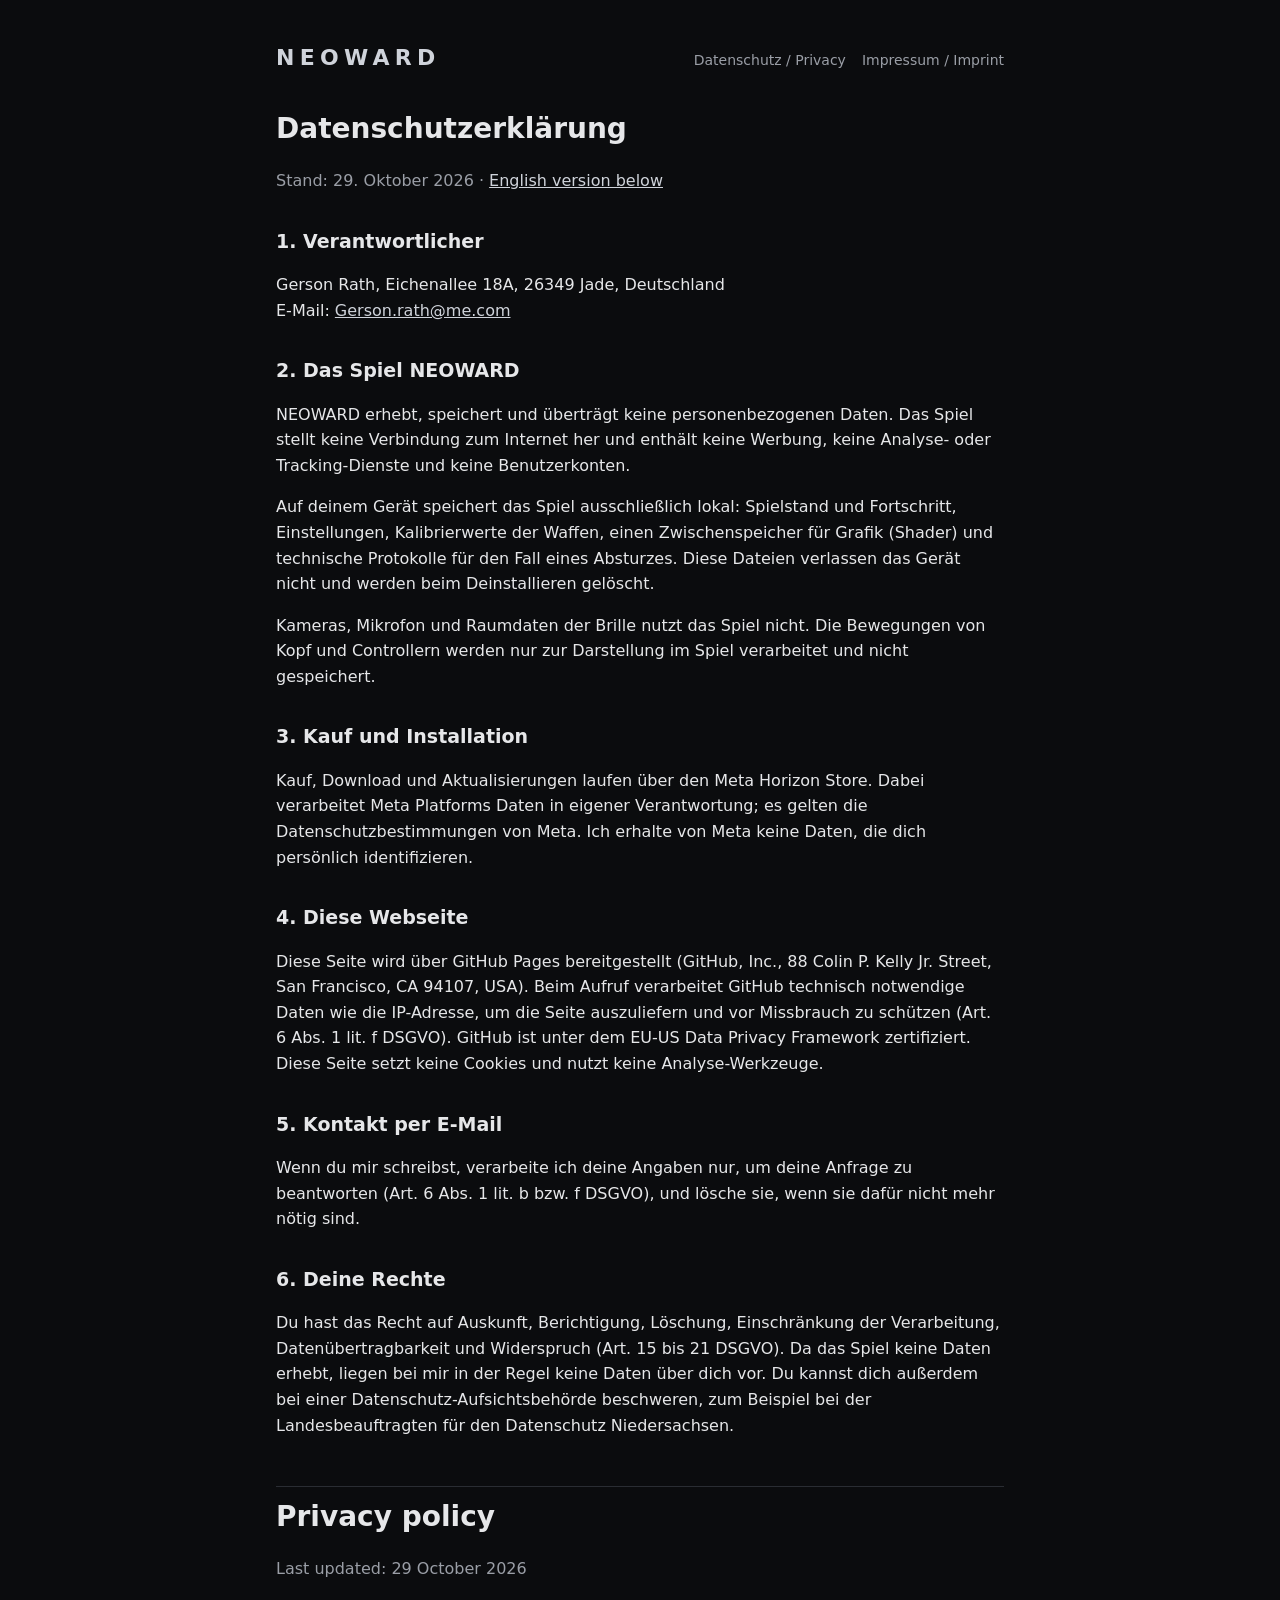
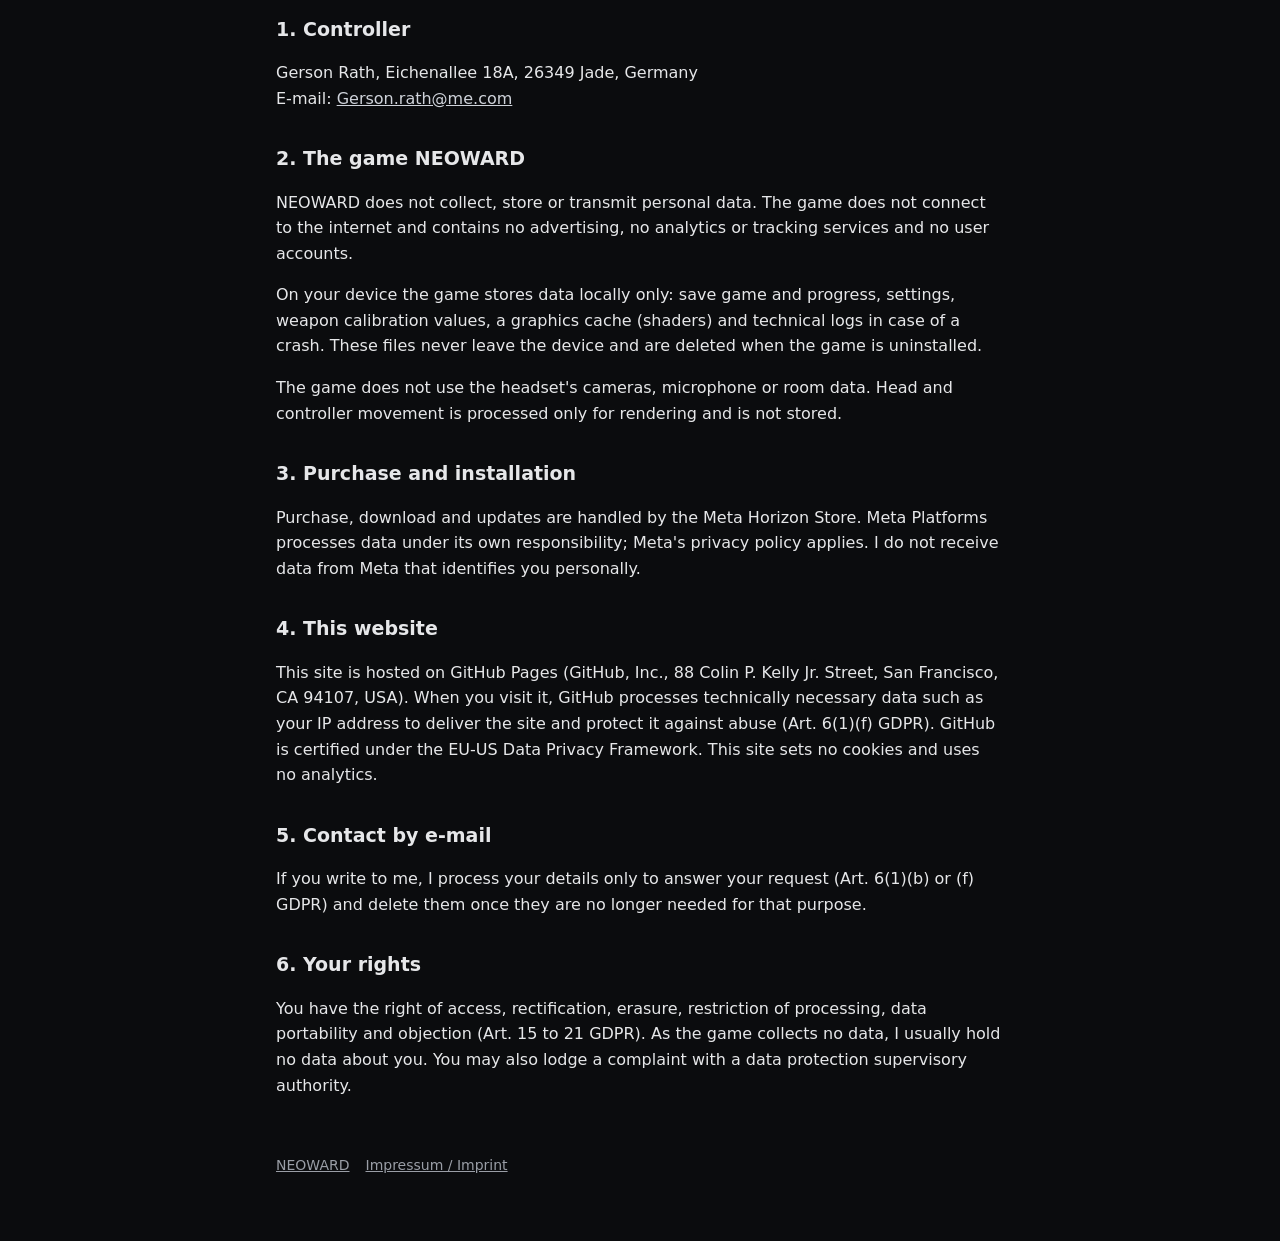
==== datenschutz.html @ 11d83d1f "Webseite von NEOWARD: Startseite, Datenschutz, Impressum Co-Authored-By: Claude Opus 5.5 <noreply@an" ====
<!doctype html>
<html lang="de">
<head>
<meta charset="utf-8">
<meta name="viewport" content="width=device-width, initial-scale=1">
<title>Datenschutz – NEOWARD</title>
<link rel="stylesheet" href="style.css">
</head>
<body>
<main>
<header><a class="logo" href="index.html">NEOWARD</a>
<nav><a href="datenschutz.html">Datenschutz / Privacy</a><a href="impressum.html">Impressum / Imprint</a></nav></header>

<h1>Datenschutzerklärung</h1>
<p class="muted">Stand: 29. Oktober 2026 · <a href="#en">English version below</a></p>

<h2>1. Verantwortlicher</h2>
<p>Gerson Rath, Eichenallee 18A, 26349 Jade, Deutschland<br>
E-Mail: <a href="mailto:Gerson.rath@me.com">Gerson.rath@me.com</a></p>

<h2>2. Das Spiel NEOWARD</h2>
<p>NEOWARD erhebt, speichert und überträgt keine personenbezogenen Daten. Das Spiel stellt keine Verbindung zum
Internet her und enthält keine Werbung, keine Analyse- oder Tracking-Dienste und keine Benutzerkonten.</p>
<p>Auf deinem Gerät speichert das Spiel ausschließlich lokal: Spielstand und Fortschritt, Einstellungen,
Kalibrierwerte der Waffen, einen Zwischenspeicher für Grafik (Shader) und technische Protokolle für den Fall eines
Absturzes. Diese Dateien verlassen das Gerät nicht und werden beim Deinstallieren gelöscht.</p>
<p>Kameras, Mikrofon und Raumdaten der Brille nutzt das Spiel nicht. Die Bewegungen von Kopf und Controllern werden
nur zur Darstellung im Spiel verarbeitet und nicht gespeichert.</p>

<h2>3. Kauf und Installation</h2>
<p>Kauf, Download und Aktualisierungen laufen über den Meta Horizon Store. Dabei verarbeitet Meta Platforms Daten in
eigener Verantwortung; es gelten die Datenschutzbestimmungen von Meta. Ich erhalte von Meta keine Daten, die dich
persönlich identifizieren.</p>

<h2>4. Diese Webseite</h2>
<p>Diese Seite wird über GitHub Pages bereitgestellt (GitHub, Inc., 88 Colin P. Kelly Jr. Street, San Francisco,
CA 94107, USA). Beim Aufruf verarbeitet GitHub technisch notwendige Daten wie die IP-Adresse, um die Seite
auszuliefern und vor Missbrauch zu schützen (Art. 6 Abs. 1 lit. f DSGVO). GitHub ist unter dem EU-US Data Privacy
Framework zertifiziert. Diese Seite setzt keine Cookies und nutzt keine Analyse-Werkzeuge.</p>

<h2>5. Kontakt per E-Mail</h2>
<p>Wenn du mir schreibst, verarbeite ich deine Angaben nur, um deine Anfrage zu beantworten (Art. 6 Abs. 1 lit. b
bzw. f DSGVO), und lösche sie, wenn sie dafür nicht mehr nötig sind.</p>

<h2>6. Deine Rechte</h2>
<p>Du hast das Recht auf Auskunft, Berichtigung, Löschung, Einschränkung der Verarbeitung, Datenübertragbarkeit und
Widerspruch (Art. 15 bis 21 DSGVO). Da das Spiel keine Daten erhebt, liegen bei mir in der Regel keine Daten über
dich vor. Du kannst dich außerdem bei einer Datenschutz-Aufsichtsbehörde beschweren, zum Beispiel bei der
Landesbeauftragten für den Datenschutz Niedersachsen.</p>

<section class="lang" id="en" lang="en">
<h1>Privacy policy</h1>
<p class="muted">Last updated: 29 October 2026</p>

<h2>1. Controller</h2>
<p>Gerson Rath, Eichenallee 18A, 26349 Jade, Germany<br>
E-mail: <a href="mailto:Gerson.rath@me.com">Gerson.rath@me.com</a></p>

<h2>2. The game NEOWARD</h2>
<p>NEOWARD does not collect, store or transmit personal data. The game does not connect to the internet and contains
no advertising, no analytics or tracking services and no user accounts.</p>
<p>On your device the game stores data locally only: save game and progress, settings, weapon calibration values, a
graphics cache (shaders) and technical logs in case of a crash. These files never leave the device and are deleted
when the game is uninstalled.</p>
<p>The game does not use the headset's cameras, microphone or room data. Head and controller movement is processed
only for rendering and is not stored.</p>

<h2>3. Purchase and installation</h2>
<p>Purchase, download and updates are handled by the Meta Horizon Store. Meta Platforms processes data under its own
responsibility; Meta's privacy policy applies. I do not receive data from Meta that identifies you personally.</p>

<h2>4. This website</h2>
<p>This site is hosted on GitHub Pages (GitHub, Inc., 88 Colin P. Kelly Jr. Street, San Francisco, CA 94107, USA).
When you visit it, GitHub processes technically necessary data such as your IP address to deliver the site and
protect it against abuse (Art. 6(1)(f) GDPR). GitHub is certified under the EU-US Data Privacy Framework. This site
sets no cookies and uses no analytics.</p>

<h2>5. Contact by e-mail</h2>
<p>If you write to me, I process your details only to answer your request (Art. 6(1)(b) or (f) GDPR) and delete them
once they are no longer needed for that purpose.</p>

<h2>6. Your rights</h2>
<p>You have the right of access, rectification, erasure, restriction of processing, data portability and objection
(Art. 15 to 21 GDPR). As the game collects no data, I usually hold no data about you. You may also lodge a complaint
with a data protection supervisory authority.</p>
</section>

<footer><a href="index.html">NEOWARD</a><a href="impressum.html">Impressum / Imprint</a></footer>
</main>
</body>
</html>
---- style.css ----
:root { --bg: #0b0c0e; --panel: #15171b; --text: #e6e7e9; --muted: #9a9ea6; --line: #2a2d33; --accent: #cfd3da; }
* { box-sizing: border-box; }
body { margin: 0; background: var(--bg); color: var(--text); font: 16px/1.6 system-ui, -apple-system, "Segoe UI", Roboto, sans-serif; }
main { max-width: 760px; margin: 0 auto; padding: 40px 16px 64px; }
header { display: flex; justify-content: space-between; align-items: baseline; gap: 16px; flex-wrap: wrap; margin-bottom: 32px; }
.logo { font-weight: 700; letter-spacing: 0.24em; font-size: 22px; color: var(--accent); text-decoration: none; }
nav a { color: var(--muted); text-decoration: none; margin-left: 16px; font-size: 14px; }
nav a:hover, a:hover { color: var(--text); }
h1 { font-size: 28px; margin: 0 0 8px; }
h2 { font-size: 19px; margin: 32px 0 8px; }
p, li { color: var(--text); }
.muted { color: var(--muted); }
a { color: var(--accent); }
section.lang { border-top: 1px solid var(--line); margin-top: 48px; padding-top: 8px; }
.card { background: var(--panel); border: 1px solid var(--line); border-radius: 6px; padding: 16px 20px; }
footer { margin-top: 56px; color: var(--muted); font-size: 14px; }
footer a { color: var(--muted); margin-right: 16px; }
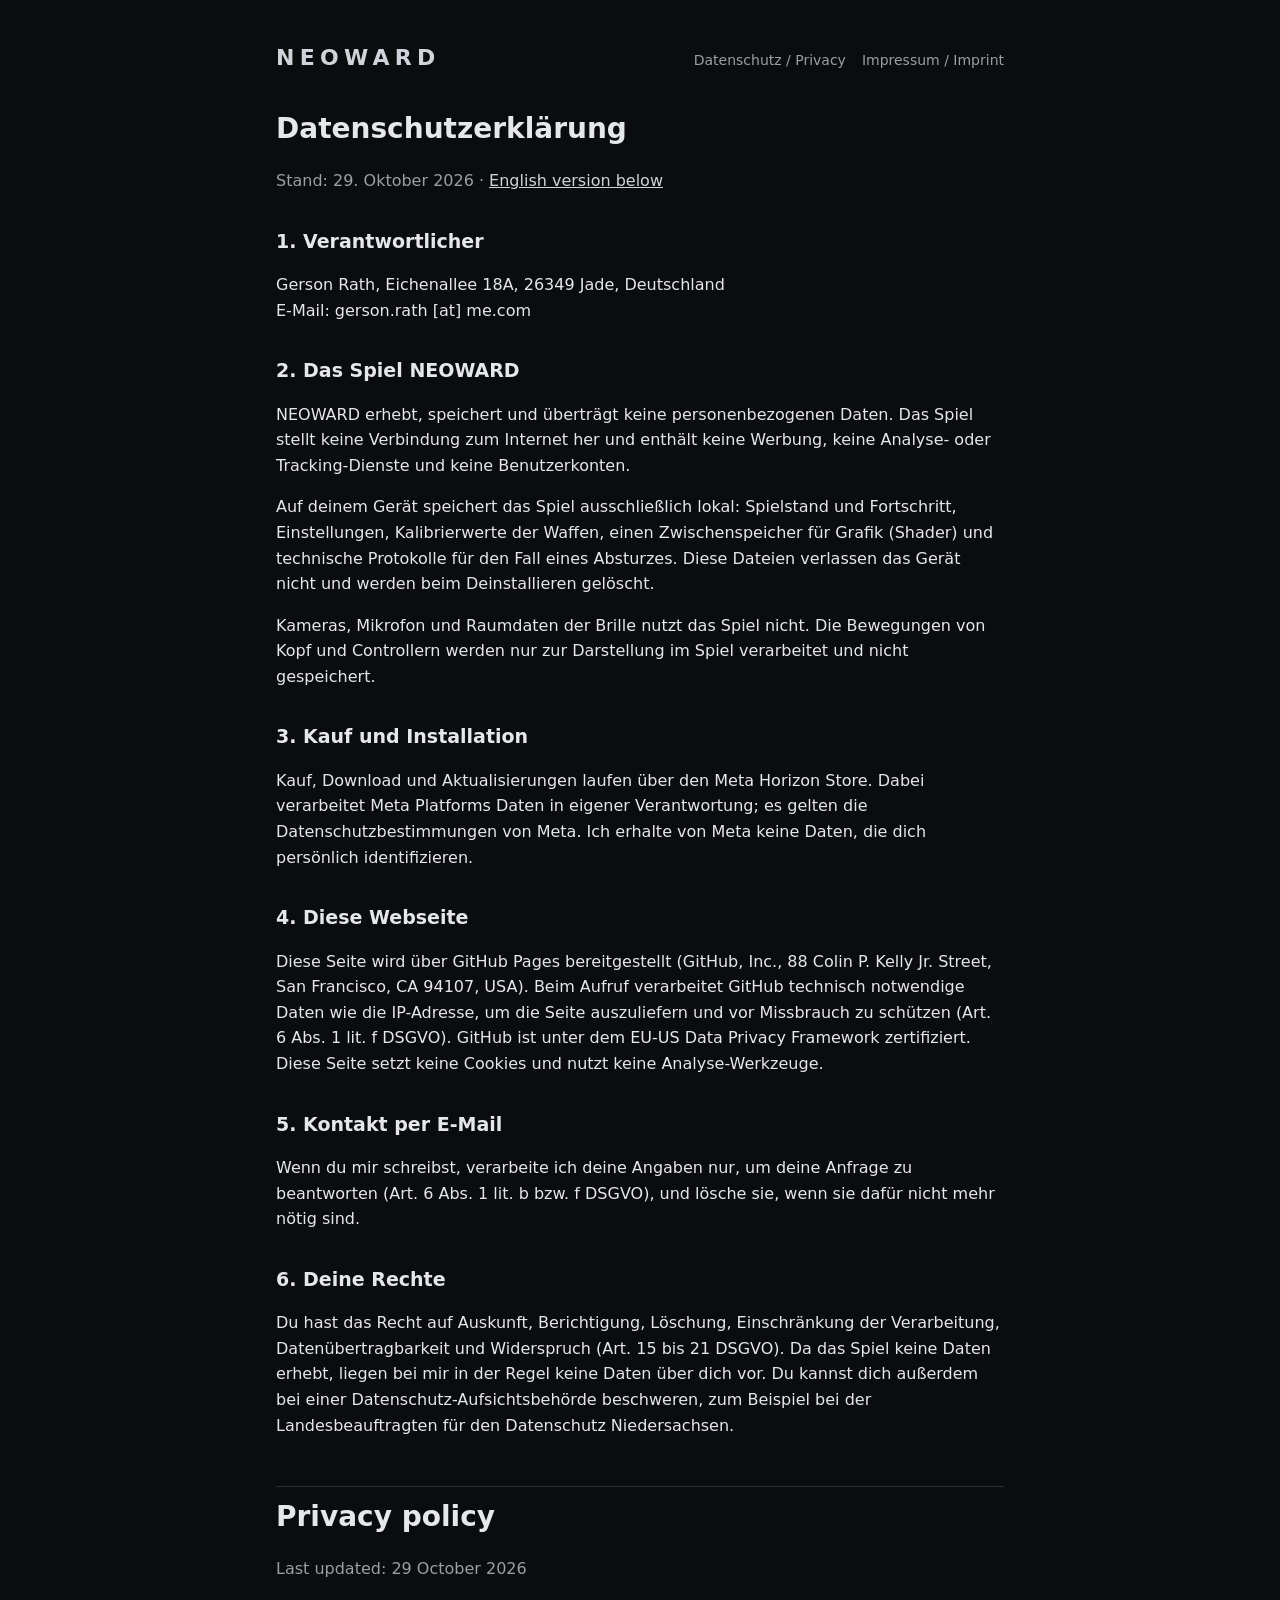
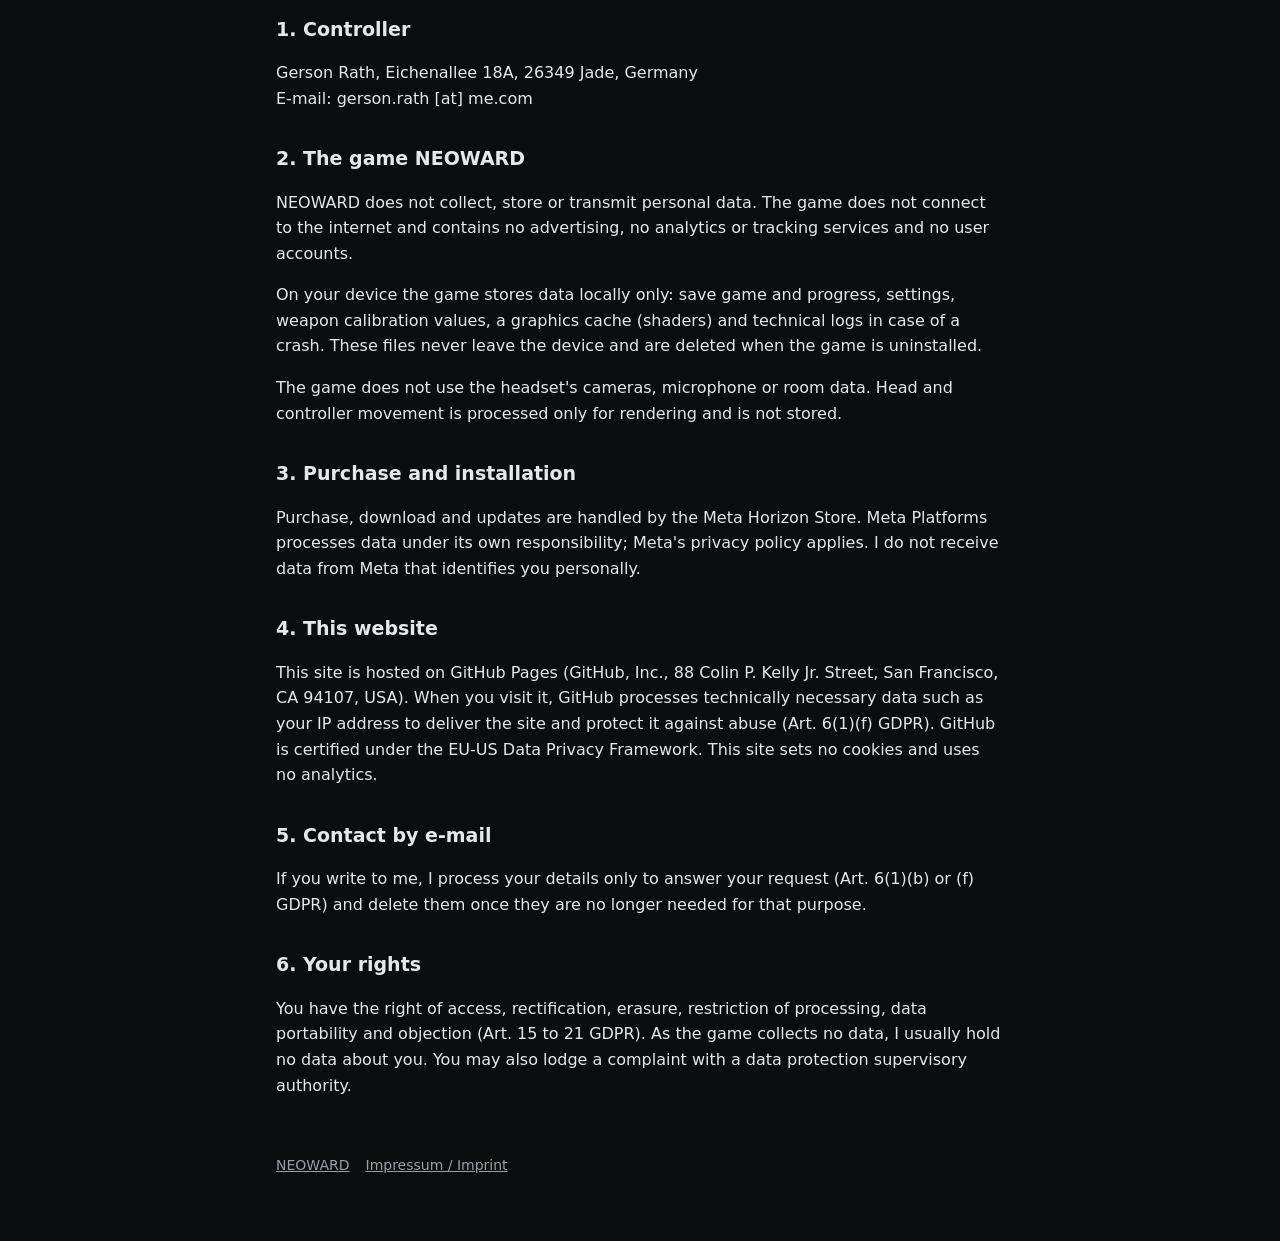
==== commit a7884044: "E-Mail klein und geschützt als gerson.rath [at] me.com Co-Authored-By: Claude Opus 5.5 <noreply@anth" ====
--- a/datenschutz.html
+++ b/datenschutz.html
@@ -16,7 +16,7 @@
 
 <h2>1. Verantwortlicher</h2>
 <p>Gerson Rath, Eichenallee 18A, 26349 Jade, Deutschland<br>
-E-Mail: <a href="mailto:Gerson.rath@me.com">Gerson.rath@me.com</a></p>
+E-Mail: gerson.rath [at] me.com</p>
 
 <h2>2. Das Spiel NEOWARD</h2>
 <p>NEOWARD erhebt, speichert und überträgt keine personenbezogenen Daten. Das Spiel stellt keine Verbindung zum
@@ -54,7 +54,7 @@
 
 <h2>1. Controller</h2>
 <p>Gerson Rath, Eichenallee 18A, 26349 Jade, Germany<br>
-E-mail: <a href="mailto:Gerson.rath@me.com">Gerson.rath@me.com</a></p>
+E-mail: gerson.rath [at] me.com</p>
 
 <h2>2. The game NEOWARD</h2>
 <p>NEOWARD does not collect, store or transmit personal data. The game does not connect to the internet and contains
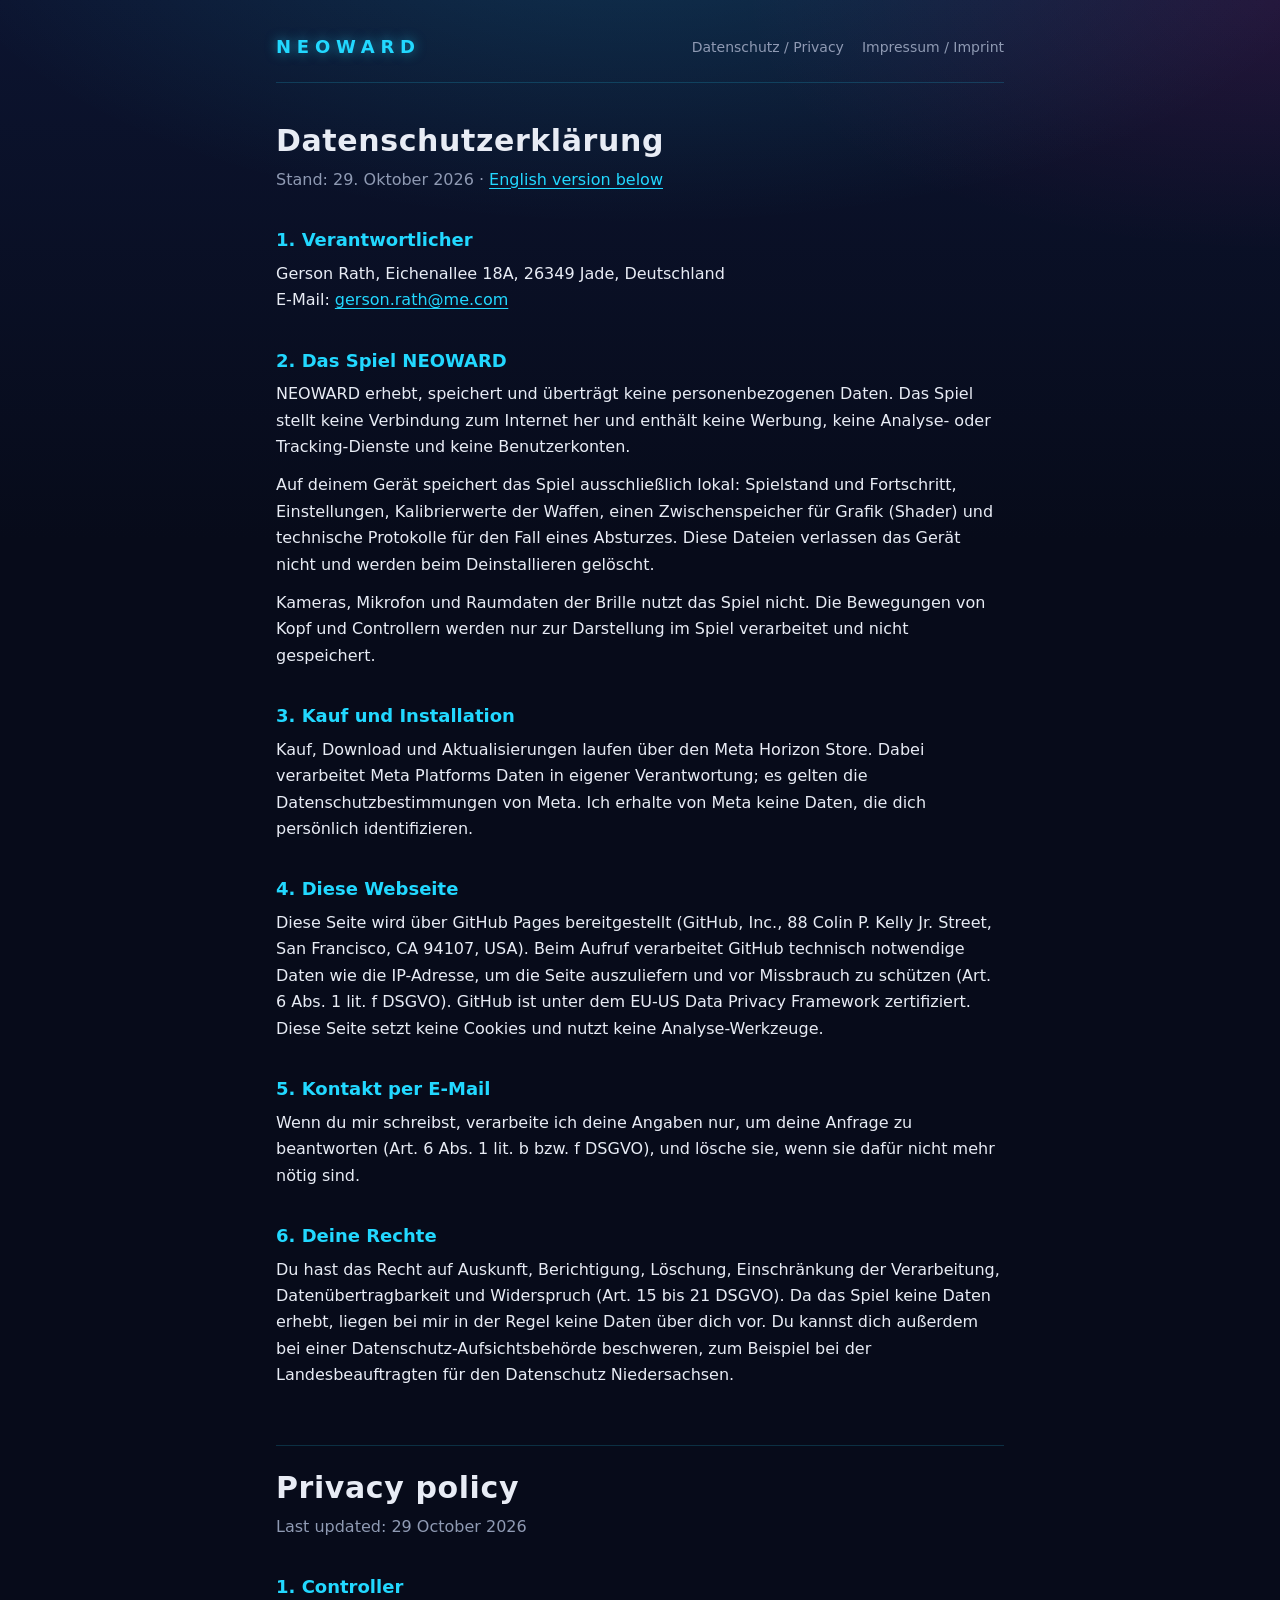
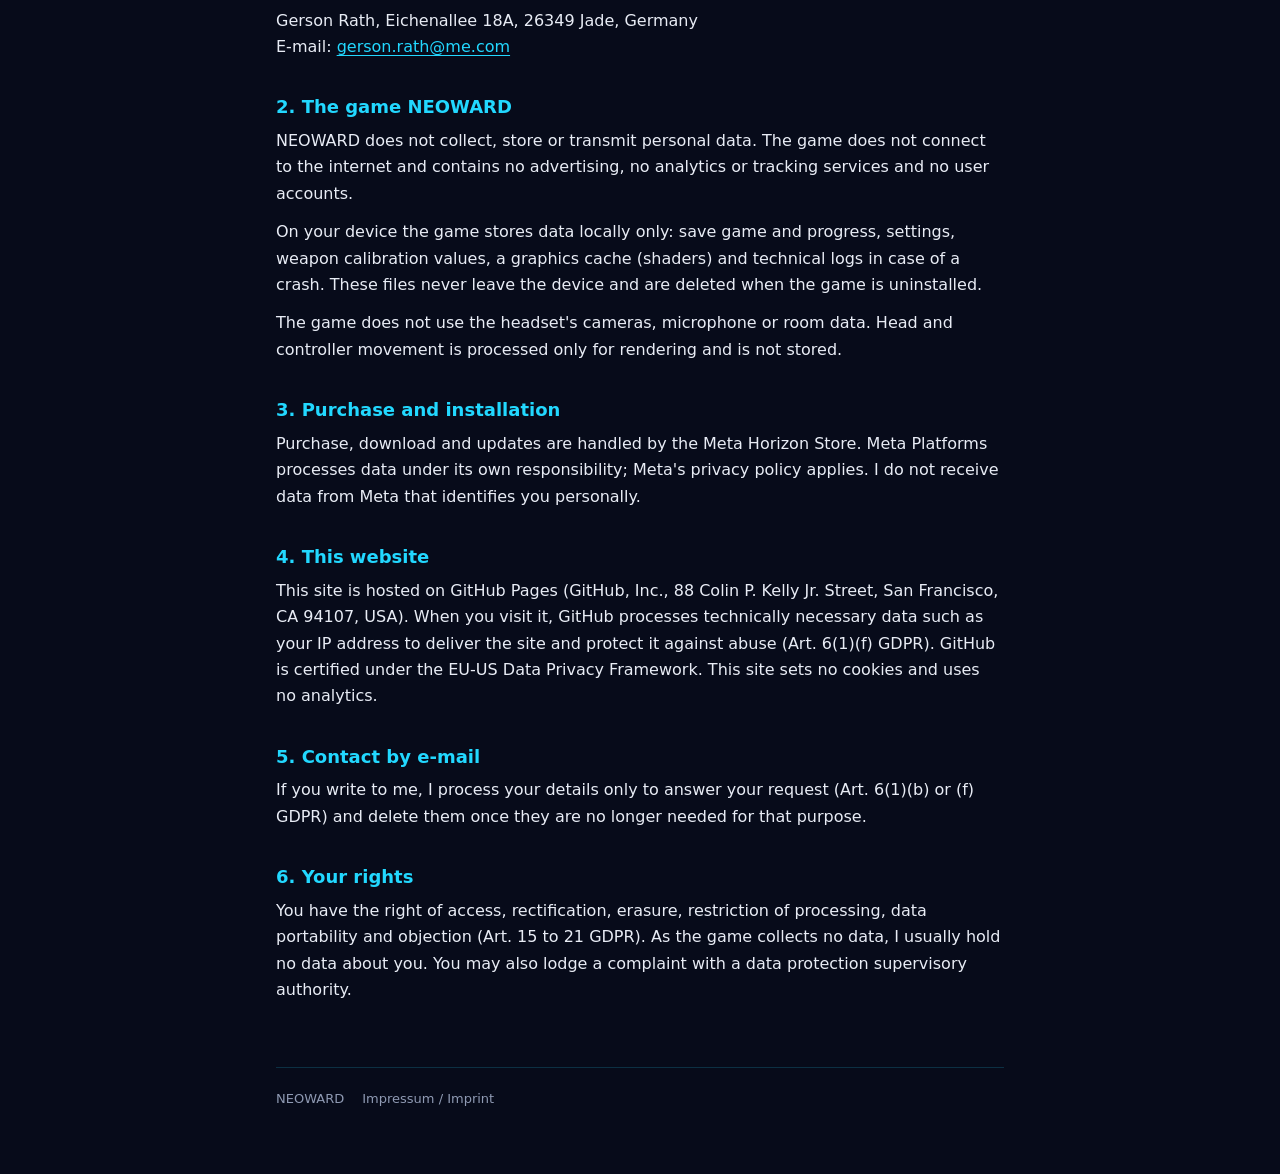
==== commit bef0a5fa: "Schlichtes Design in den Spielfarben, E-Mail nur per JavaScript Navy mit Cyan- und Magenta-Schein, T" ====
--- a/datenschutz.html
+++ b/datenschutz.html
@@ -5,6 +5,7 @@
 <meta name="viewport" content="width=device-width, initial-scale=1">
 <title>Datenschutz – NEOWARD</title>
 <link rel="stylesheet" href="style.css">
+<script src="email.js" defer></script>
 </head>
 <body>
 <main>
@@ -16,7 +17,7 @@
 
 <h2>1. Verantwortlicher</h2>
 <p>Gerson Rath, Eichenallee 18A, 26349 Jade, Deutschland<br>
-E-Mail: gerson.rath [at] me.com</p>
+E-Mail: <span class="em" data-u="htar.nosreg" data-d="moc.em">gerson.rath [at] me [punkt] com</span></p>
 
 <h2>2. Das Spiel NEOWARD</h2>
 <p>NEOWARD erhebt, speichert und überträgt keine personenbezogenen Daten. Das Spiel stellt keine Verbindung zum
@@ -54,7 +55,7 @@
 
 <h2>1. Controller</h2>
 <p>Gerson Rath, Eichenallee 18A, 26349 Jade, Germany<br>
-E-mail: gerson.rath [at] me.com</p>
+E-mail: <span class="em" data-u="htar.nosreg" data-d="moc.em">gerson.rath [at] me [punkt] com</span></p>
 
 <h2>2. The game NEOWARD</h2>
 <p>NEOWARD does not collect, store or transmit personal data. The game does not connect to the internet and contains
--- a/style.css
+++ b/style.css
@@ -1,17 +1,52 @@
-:root { --bg: #0b0c0e; --panel: #15171b; --text: #e6e7e9; --muted: #9a9ea6; --line: #2a2d33; --accent: #cfd3da; }
+/* NEOWARD – Webseite. Farben wie im Spiel: Navy, Holo-Cyan (Spieler), Magenta (Gegner) */
+:root {
+  --bg: #070b1a; --bg2: #0c1430; --panel: rgba(18, 28, 58, 0.72);
+  --text: #e8ecf5; --muted: #8f9ab3; --line: rgba(34, 216, 255, 0.18);
+  --cyan: #22d8ff; --magenta: #ff289f;
+}
 * { box-sizing: border-box; }
-body { margin: 0; background: var(--bg); color: var(--text); font: 16px/1.6 system-ui, -apple-system, "Segoe UI", Roboto, sans-serif; }
-main { max-width: 760px; margin: 0 auto; padding: 40px 16px 64px; }
-header { display: flex; justify-content: space-between; align-items: baseline; gap: 16px; flex-wrap: wrap; margin-bottom: 32px; }
-.logo { font-weight: 700; letter-spacing: 0.24em; font-size: 22px; color: var(--accent); text-decoration: none; }
-nav a { color: var(--muted); text-decoration: none; margin-left: 16px; font-size: 14px; }
-nav a:hover, a:hover { color: var(--text); }
-h1 { font-size: 28px; margin: 0 0 8px; }
-h2 { font-size: 19px; margin: 32px 0 8px; }
-p, li { color: var(--text); }
+html { background: var(--bg); }
+body {
+  margin: 0; min-height: 100vh; color: var(--text);
+  font: 16px/1.65 system-ui, -apple-system, "Segoe UI", Roboto, sans-serif;
+  background:
+    radial-gradient(ellipse 80% 50% at 50% -10%, rgba(34, 216, 255, 0.16), transparent 70%),
+    radial-gradient(ellipse 60% 40% at 100% 0%, rgba(255, 40, 159, 0.10), transparent 70%),
+    linear-gradient(180deg, var(--bg2), var(--bg) 60%);
+  background-attachment: fixed;
+}
+main { max-width: 760px; margin: 0 auto; padding: 32px 16px 64px; }
+header { display: flex; justify-content: space-between; align-items: center; gap: 12px 16px; flex-wrap: wrap;
+  padding-bottom: 20px; margin-bottom: 40px; border-bottom: 1px solid var(--line); }
+.logo { font-weight: 700; letter-spacing: 0.32em; font-size: 18px; color: var(--cyan); text-decoration: none;
+  text-shadow: 0 0 12px rgba(34, 216, 255, 0.55); }
+nav a { color: var(--muted); text-decoration: none; margin-left: 18px; font-size: 14px; }
+nav a:first-child { margin-left: 0; }
+a { color: var(--cyan); text-underline-offset: 3px; }
+a:hover, nav a:hover { color: var(--text); }
+h1 { font-size: 30px; line-height: 1.2; margin: 0 0 8px; letter-spacing: 0.02em; }
+h2 { font-size: 18px; margin: 32px 0 6px; color: var(--cyan); font-weight: 600; }
+p { margin: 0 0 12px; }
 .muted { color: var(--muted); }
-a { color: var(--accent); }
-section.lang { border-top: 1px solid var(--line); margin-top: 48px; padding-top: 8px; }
-.card { background: var(--panel); border: 1px solid var(--line); border-radius: 6px; padding: 16px 20px; }
-footer { margin-top: 56px; color: var(--muted); font-size: 14px; }
-footer a { color: var(--muted); margin-right: 16px; }
+section.lang { border-top: 1px solid var(--line); margin-top: 56px; padding-top: 24px; }
+
+/* Startseite */
+.hero { text-align: center; padding: 48px 0 40px; }
+.hero .title { font-size: clamp(40px, 11vw, 76px); font-weight: 800; letter-spacing: 0.22em; margin: 0 0 12px;
+  padding-left: 0.22em; color: #fff; text-shadow: 0 0 18px rgba(34, 216, 255, 0.7), 0 0 48px rgba(34, 216, 255, 0.35); }
+.hero .line { width: 120px; height: 2px; margin: 0 auto 24px;
+  background: linear-gradient(90deg, transparent, var(--cyan), var(--magenta), transparent); }
+.hero .tag { font-size: 18px; max-width: 560px; margin: 0 auto 12px; }
+.hero .tag.en { font-size: 15px; color: var(--muted); }
+.badges { display: flex; justify-content: center; flex-wrap: wrap; gap: 10px; margin-top: 28px; }
+.badge { border: 1px solid var(--line); border-radius: 999px; padding: 6px 14px; font-size: 13px; color: var(--muted);
+  background: var(--panel); }
+.badge.hot { border-color: rgba(255, 40, 159, 0.45); color: #ffd0e8; }
+.card { background: var(--panel); border: 1px solid var(--line); border-radius: 10px; padding: 18px 22px;
+  margin-top: 32px; text-align: center; }
+
+footer { margin-top: 64px; padding-top: 20px; border-top: 1px solid var(--line); color: var(--muted); font-size: 13px;
+  display: flex; flex-wrap: wrap; gap: 8px 18px; }
+footer a { color: var(--muted); text-decoration: none; }
+footer a:hover { color: var(--text); }
+@media (max-width: 480px) { nav a { margin-left: 0; margin-right: 14px; } h1 { font-size: 25px; } }
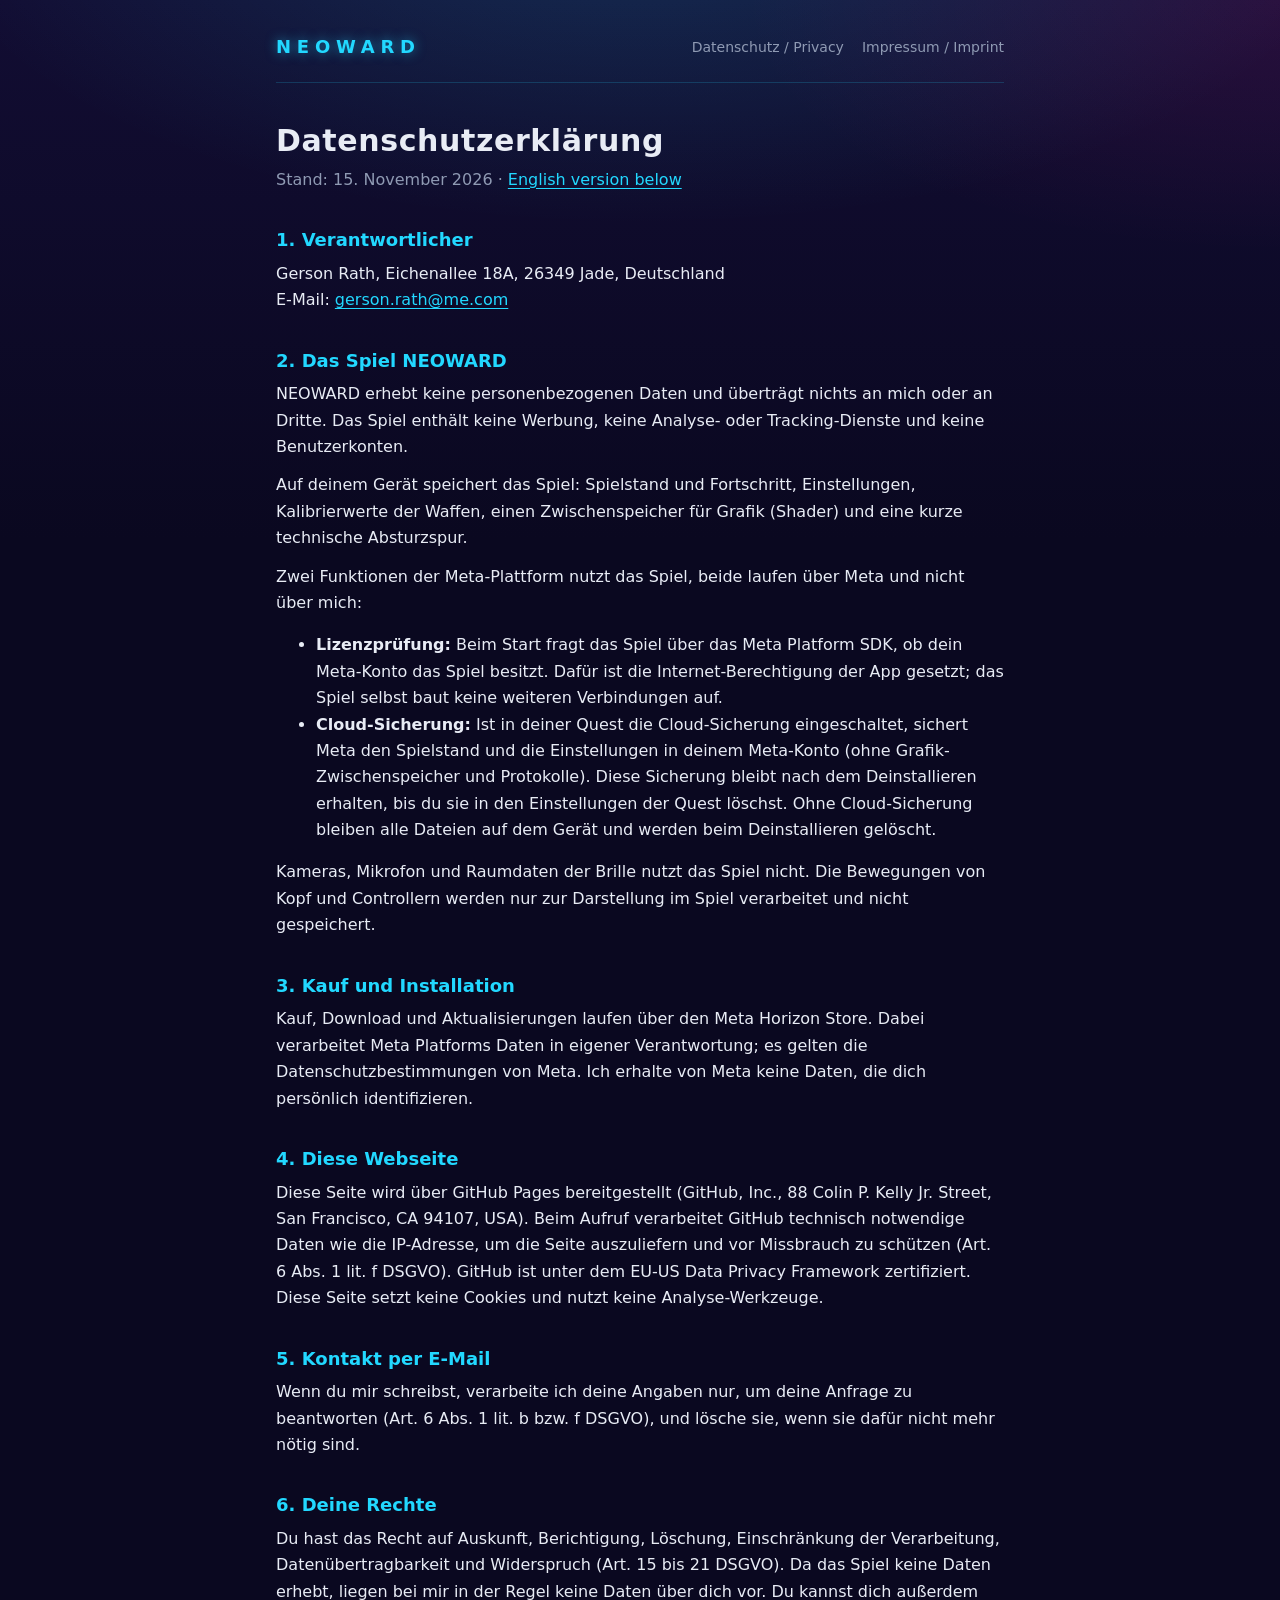
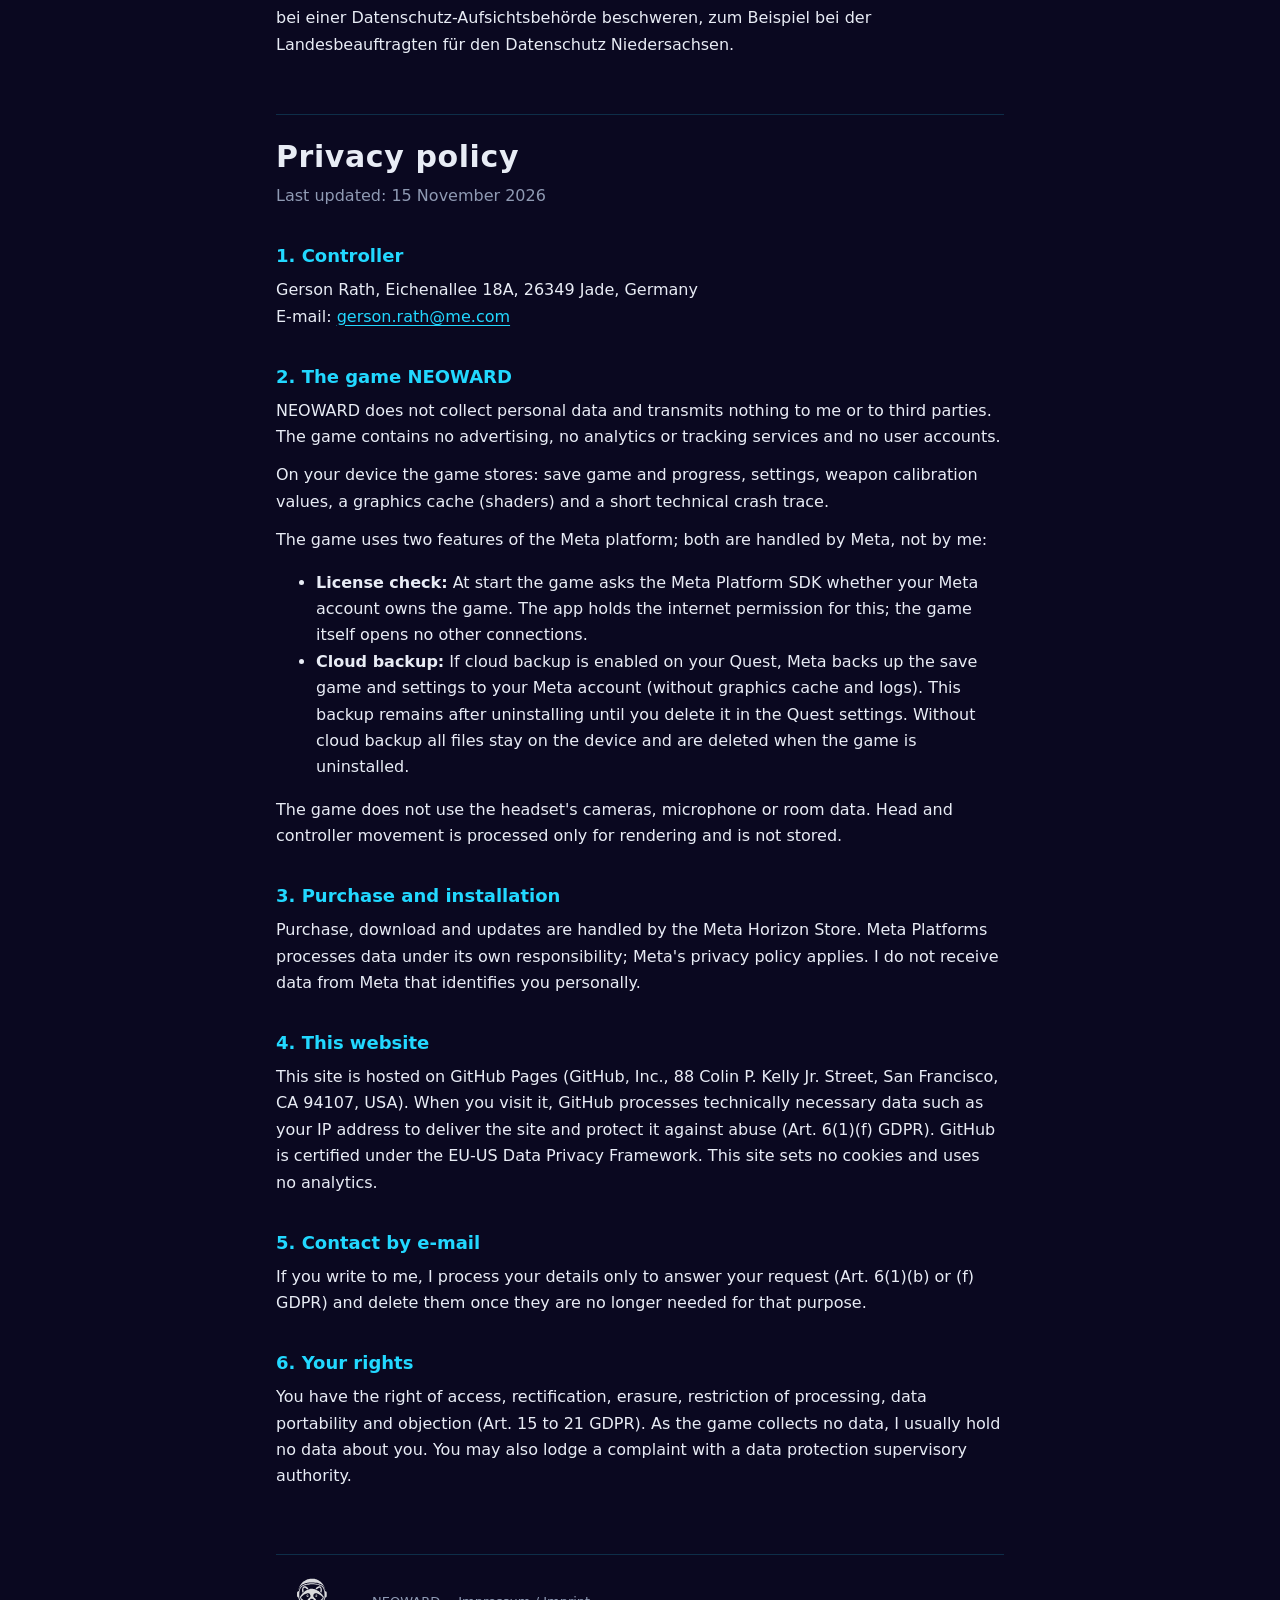
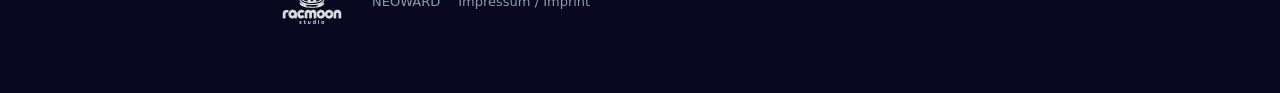
==== commit 17da6b16: "Datenschutzerklärung (Stand 15.11.: Lizenzprüfung, Cloud-Sicherung über Meta), Studio-Logo in der Fu" ====
--- a/datenschutz.html
+++ b/datenschutz.html
@@ -13,18 +13,26 @@
 <nav><a href="datenschutz.html">Datenschutz / Privacy</a><a href="impressum.html">Impressum / Imprint</a></nav></header>
 
 <h1>Datenschutzerklärung</h1>
-<p class="muted">Stand: 29. Oktober 2026 · <a href="#en">English version below</a></p>
+<p class="muted">Stand: 15. November 2026 · <a href="#en">English version below</a></p>
 
 <h2>1. Verantwortlicher</h2>
 <p>Gerson Rath, Eichenallee 18A, 26349 Jade, Deutschland<br>
 E-Mail: <span class="em" data-u="htar.nosreg" data-d="moc.em">gerson.rath [at] me [punkt] com</span></p>
 
 <h2>2. Das Spiel NEOWARD</h2>
-<p>NEOWARD erhebt, speichert und überträgt keine personenbezogenen Daten. Das Spiel stellt keine Verbindung zum
-Internet her und enthält keine Werbung, keine Analyse- oder Tracking-Dienste und keine Benutzerkonten.</p>
-<p>Auf deinem Gerät speichert das Spiel ausschließlich lokal: Spielstand und Fortschritt, Einstellungen,
-Kalibrierwerte der Waffen, einen Zwischenspeicher für Grafik (Shader) und technische Protokolle für den Fall eines
-Absturzes. Diese Dateien verlassen das Gerät nicht und werden beim Deinstallieren gelöscht.</p>
+<p>NEOWARD erhebt keine personenbezogenen Daten und überträgt nichts an mich oder an Dritte. Das Spiel enthält keine
+Werbung, keine Analyse- oder Tracking-Dienste und keine Benutzerkonten.</p>
+<p>Auf deinem Gerät speichert das Spiel: Spielstand und Fortschritt, Einstellungen, Kalibrierwerte der Waffen, einen
+Zwischenspeicher für Grafik (Shader) und eine kurze technische Absturzspur.</p>
+<p>Zwei Funktionen der Meta-Plattform nutzt das Spiel, beide laufen über Meta und nicht über mich:</p>
+<ul>
+<li><b>Lizenzprüfung:</b> Beim Start fragt das Spiel über das Meta Platform SDK, ob dein Meta-Konto das Spiel
+besitzt. Dafür ist die Internet-Berechtigung der App gesetzt; das Spiel selbst baut keine weiteren Verbindungen auf.</li>
+<li><b>Cloud-Sicherung:</b> Ist in deiner Quest die Cloud-Sicherung eingeschaltet, sichert Meta den Spielstand und
+die Einstellungen in deinem Meta-Konto (ohne Grafik-Zwischenspeicher und Protokolle). Diese Sicherung bleibt nach dem
+Deinstallieren erhalten, bis du sie in den Einstellungen der Quest löschst. Ohne Cloud-Sicherung bleiben alle Dateien
+auf dem Gerät und werden beim Deinstallieren gelöscht.</li>
+</ul>
 <p>Kameras, Mikrofon und Raumdaten der Brille nutzt das Spiel nicht. Die Bewegungen von Kopf und Controllern werden
 nur zur Darstellung im Spiel verarbeitet und nicht gespeichert.</p>
 
@@ -51,18 +59,25 @@
 
 <section class="lang" id="en" lang="en">
 <h1>Privacy policy</h1>
-<p class="muted">Last updated: 29 October 2026</p>
+<p class="muted">Last updated: 15 November 2026</p>
 
 <h2>1. Controller</h2>
 <p>Gerson Rath, Eichenallee 18A, 26349 Jade, Germany<br>
 E-mail: <span class="em" data-u="htar.nosreg" data-d="moc.em">gerson.rath [at] me [punkt] com</span></p>
 
 <h2>2. The game NEOWARD</h2>
-<p>NEOWARD does not collect, store or transmit personal data. The game does not connect to the internet and contains
-no advertising, no analytics or tracking services and no user accounts.</p>
-<p>On your device the game stores data locally only: save game and progress, settings, weapon calibration values, a
-graphics cache (shaders) and technical logs in case of a crash. These files never leave the device and are deleted
-when the game is uninstalled.</p>
+<p>NEOWARD does not collect personal data and transmits nothing to me or to third parties. The game contains no
+advertising, no analytics or tracking services and no user accounts.</p>
+<p>On your device the game stores: save game and progress, settings, weapon calibration values, a graphics cache
+(shaders) and a short technical crash trace.</p>
+<p>The game uses two features of the Meta platform; both are handled by Meta, not by me:</p>
+<ul>
+<li><b>License check:</b> At start the game asks the Meta Platform SDK whether your Meta account owns the game. The
+app holds the internet permission for this; the game itself opens no other connections.</li>
+<li><b>Cloud backup:</b> If cloud backup is enabled on your Quest, Meta backs up the save game and settings to your
+Meta account (without graphics cache and logs). This backup remains after uninstalling until you delete it in the
+Quest settings. Without cloud backup all files stay on the device and are deleted when the game is uninstalled.</li>
+</ul>
 <p>The game does not use the headset's cameras, microphone or room data. Head and controller movement is processed
 only for rendering and is not stored.</p>
 
@@ -86,7 +101,7 @@
 with a data protection supervisory authority.</p>
 </section>
 
-<footer><a href="index.html">NEOWARD</a><a href="impressum.html">Impressum / Imprint</a></footer>
+<footer><img class="studio" src="img/racmoon_studio.svg" alt="racmoon studio" width="72" height="54"><a href="index.html">NEOWARD</a><a href="impressum.html">Impressum / Imprint</a></footer>
 </main>
 </body>
 </html>
--- a/style.css
+++ b/style.css
@@ -1,6 +1,6 @@
 /* NEOWARD – Webseite. Farben wie im Spiel: Navy, Holo-Cyan (Spieler), Magenta (Gegner) */
 :root {
-  --bg: #070b1a; --bg2: #0c1430; --panel: rgba(18, 28, 58, 0.72);
+  --bg: #0a0820; --bg2: #120d33; --panel: rgba(18, 28, 58, 0.72);
   --text: #e8ecf5; --muted: #8f9ab3; --line: rgba(34, 216, 255, 0.18);
   --cyan: #22d8ff; --magenta: #ff289f;
 }
@@ -49,4 +49,96 @@
   display: flex; flex-wrap: wrap; gap: 8px 18px; }
 footer a { color: var(--muted); text-decoration: none; }
 footer a:hover { color: var(--text); }
+footer { align-items: center; }
+footer img.studio { height: 54px; width: auto; opacity: 0.85; margin-right: 6px; }
 @media (max-width: 480px) { nav a { margin-left: 0; margin-right: 14px; } h1 { font-size: 25px; } }
+
+/* ===== Startseite (neu): Logo, Parallax-Held, Gizmo als Begleiterin ===== */
+html { scroll-behavior: smooth; }
+body.home { overflow-x: hidden; }
+.home main { max-width: 1040px; padding-top: 0; }
+.top { position: fixed; inset: 0 0 auto 0; z-index: 20; display: flex; justify-content: space-between; align-items: center;
+  gap: 12px; padding: 10px 20px; margin: 0; border: 0; background: rgba(7, 11, 26, 0); transition: background .3s, box-shadow .3s; }
+.top.solid { background: rgba(7, 11, 26, 0.86); backdrop-filter: blur(8px); box-shadow: 0 1px 0 var(--line); }
+.top .brand img { display: block; height: 34px; width: auto; opacity: 0; transform: translateY(-6px); transition: opacity .3s, transform .3s;
+  filter: drop-shadow(0 0 8px rgba(34, 216, 255, .5)); }
+.top.solid .brand img { opacity: 1; transform: none; }
+.top nav a { color: var(--text); opacity: .75; font-size: 14px; letter-spacing: .08em; text-transform: uppercase; }
+.top nav a:hover { opacity: 1; color: var(--cyan); }
+
+.home .hero { position: relative; padding: 0; text-align: center; overflow: hidden; }
+.hero-art { display: block; position: relative; will-change: transform; }
+.hero-art img { display: block; width: 100%; height: auto; }
+.hero-art::after { content: ""; position: absolute; inset: auto 0 0 0; height: 45%;
+  background: linear-gradient(180deg, transparent, var(--bg)); }
+.hero-in { position: relative; max-width: 760px; margin: -40px auto 0; padding: 0 16px 24px; }
+.kicker { margin: 0 0 18px; letter-spacing: .5em; padding-left: .5em; text-transform: uppercase; font-size: 13px; color: var(--cyan);
+  animation: rise 1s .15s ease-out both; }
+.home .hero .tag { font-size: 18px; animation: rise 1s .3s ease-out both; }
+.home .hero .tag.en { color: #b9c3da; }
+.home .badges { animation: rise 1s .45s ease-out both; }
+@keyframes rise { from { opacity: 0; transform: translateY(18px); } to { opacity: 1; transform: none; } }
+
+.block { padding: 72px 0 8px; opacity: 0; transform: translateY(24px); transition: opacity .7s, transform .7s; }
+.block.seen { opacity: 1; transform: none; }
+.block h2 { font-size: clamp(26px, 4.5vw, 38px); color: #fff; margin: 0 0 16px; font-weight: 800; letter-spacing: .02em; }
+.block h2 span { display: inline-block; font-size: 14px; color: var(--magenta); letter-spacing: .2em; margin-right: 14px;
+  vertical-align: middle; font-weight: 700; }
+.lead { font-size: 18px; max-width: 720px; }
+.lead.en { font-size: 15px; color: var(--muted); }
+
+.feats { display: grid; grid-template-columns: repeat(3, 1fr); gap: 18px; margin-top: 28px; }
+.feat { margin: 0; background: var(--panel); border: 1px solid var(--line); border-radius: 12px; overflow: hidden;
+  transition: transform .25s, border-color .25s, box-shadow .25s; }
+.feat:hover { transform: translateY(-4px); border-color: rgba(34, 216, 255, .55); box-shadow: 0 10px 40px rgba(34, 216, 255, .12); }
+.feat img { display: block; width: 100%; height: auto; aspect-ratio: 16 / 10; object-fit: cover; }
+.feat figcaption { padding: 14px 16px 16px; font-size: 14px; color: var(--muted); }
+.feat figcaption b { display: block; color: var(--text); font-size: 16px; margin-bottom: 4px; }
+.feat figcaption i { display: block; font-style: normal; font-size: 13px; opacity: .8; margin-top: 2px; }
+
+.worlds { display: grid; grid-template-columns: repeat(4, 1fr); gap: 14px; margin-top: 28px; }
+.world { position: relative; border-radius: 12px; padding: 26px 12px 18px; text-align: center; overflow: hidden;
+  background: linear-gradient(180deg, rgba(255, 40, 159, var(--k)), rgba(7, 11, 26, .2) 70%), var(--panel);
+  border: 1px solid color-mix(in srgb, var(--w) 45%, transparent); }
+.world b { display: block; font-size: 40px; line-height: 1; color: var(--w); text-shadow: 0 0 16px var(--w); margin-bottom: 10px; }
+.world span { font-size: 13px; color: var(--muted); }
+
+.gallery { display: grid; grid-template-columns: repeat(2, 1fr); gap: 14px; margin-top: 24px; }
+.gallery a { display: block; border-radius: 10px; overflow: hidden; border: 1px solid var(--line); }
+.gallery img { display: block; width: 100%; height: auto; aspect-ratio: 16 / 9; object-fit: cover; transition: transform .4s; }
+.gallery a:hover img { transform: scale(1.04); }
+
+.cta { text-align: center; padding: 40px 20px; border-radius: 14px; border: 1px solid rgba(255, 40, 159, .35);
+  background: radial-gradient(ellipse at 50% 0%, rgba(34, 216, 255, .14), transparent 70%), var(--panel); }
+.cta img { width: min(360px, 70vw); height: auto; filter: drop-shadow(0 0 14px rgba(34, 216, 255, .5)); }
+.cta p { font-size: 17px; margin: 14px 0 0; }
+.small { font-size: 14px; }
+
+/* Gizmo: schwebt mit, bleibt am Rand stehen, spricht je Abschnitt */
+.gizmo { position: fixed; right: 18px; bottom: 18px; z-index: 30; width: 150px; pointer-events: none; opacity: 0;
+  visibility: hidden; transition: opacity .5s, visibility .5s; }
+.gizmo.on { opacity: 1; visibility: visible; }
+.gizmo img { display: block; width: 100%; height: auto; animation: hover 4.5s ease-in-out infinite;
+  filter: drop-shadow(0 10px 18px rgba(34, 216, 255, .35)); }
+.gizmo .bubble { position: absolute; right: 120px; bottom: 112px; width: 230px; padding: 10px 14px; border-radius: 14px 14px 4px 14px;
+  background: rgba(10, 18, 42, .92); border: 1px solid rgba(34, 216, 255, .5); color: var(--text); font-size: 13px; line-height: 1.45;
+  box-shadow: 0 6px 24px rgba(0, 0, 0, .4); opacity: 0; transform: translateY(6px) scale(.97); transition: opacity .35s, transform .35s; }
+.gizmo .bubble.on { opacity: 1; transform: none; }
+@keyframes hover { 0%, 100% { transform: translateY(0) rotate(-2deg); } 50% { transform: translateY(-12px) rotate(2deg); } }
+
+@media (max-width: 760px) {
+  .feats { grid-template-columns: 1fr; }
+  .worlds { grid-template-columns: repeat(2, 1fr); }
+  .gallery { grid-template-columns: 1fr; }
+  .top nav { display: none; }
+  .top .brand img { height: 22px; }
+  .home main { padding-bottom: 150px; }
+  .hero-in { margin-top: -24px; }
+  .gizmo { width: 96px; right: 10px; bottom: 10px; }
+  .gizmo .bubble { right: 70px; bottom: 76px; width: 190px; font-size: 12px; }
+}
+@media (prefers-reduced-motion: reduce) {
+  html { scroll-behavior: auto; }
+  .gizmo img, .kicker, .home .hero .tag, .home .badges { animation: none; }
+  .block { opacity: 1; transform: none; transition: none; }
+}
